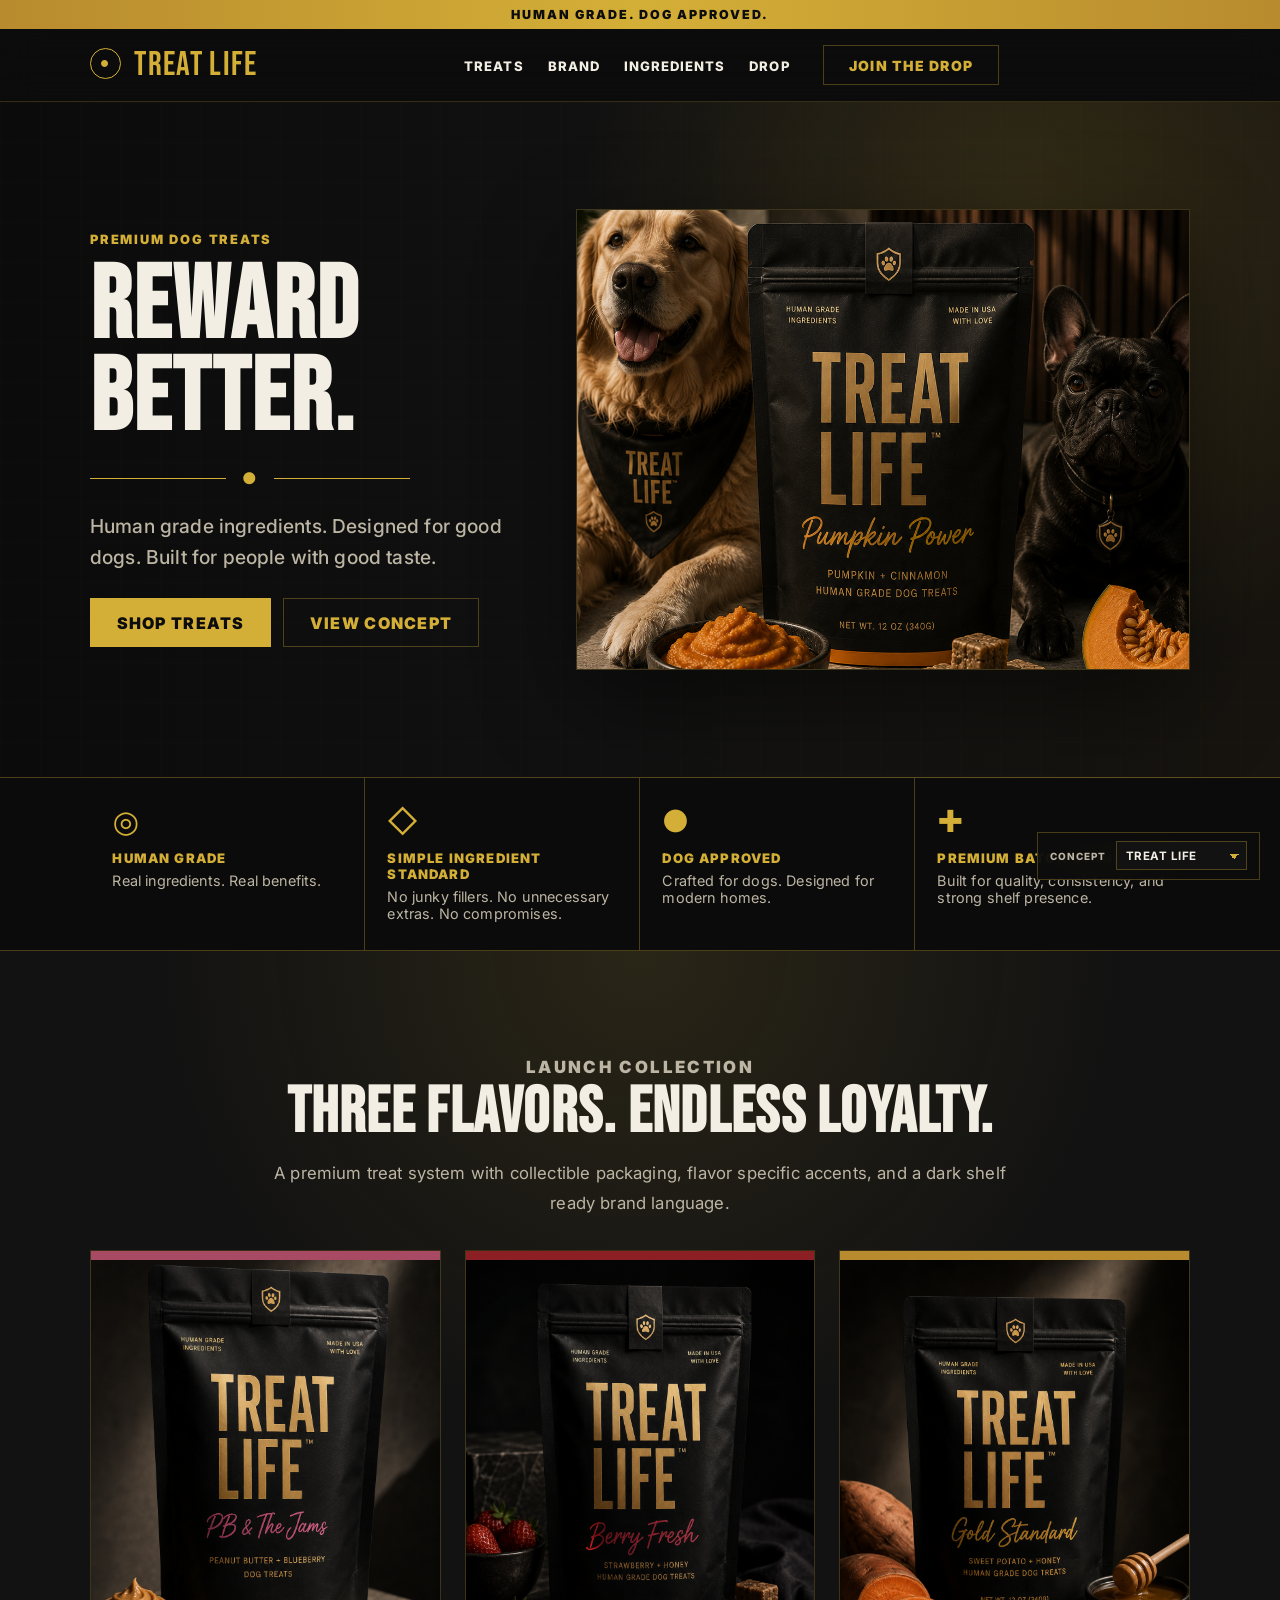
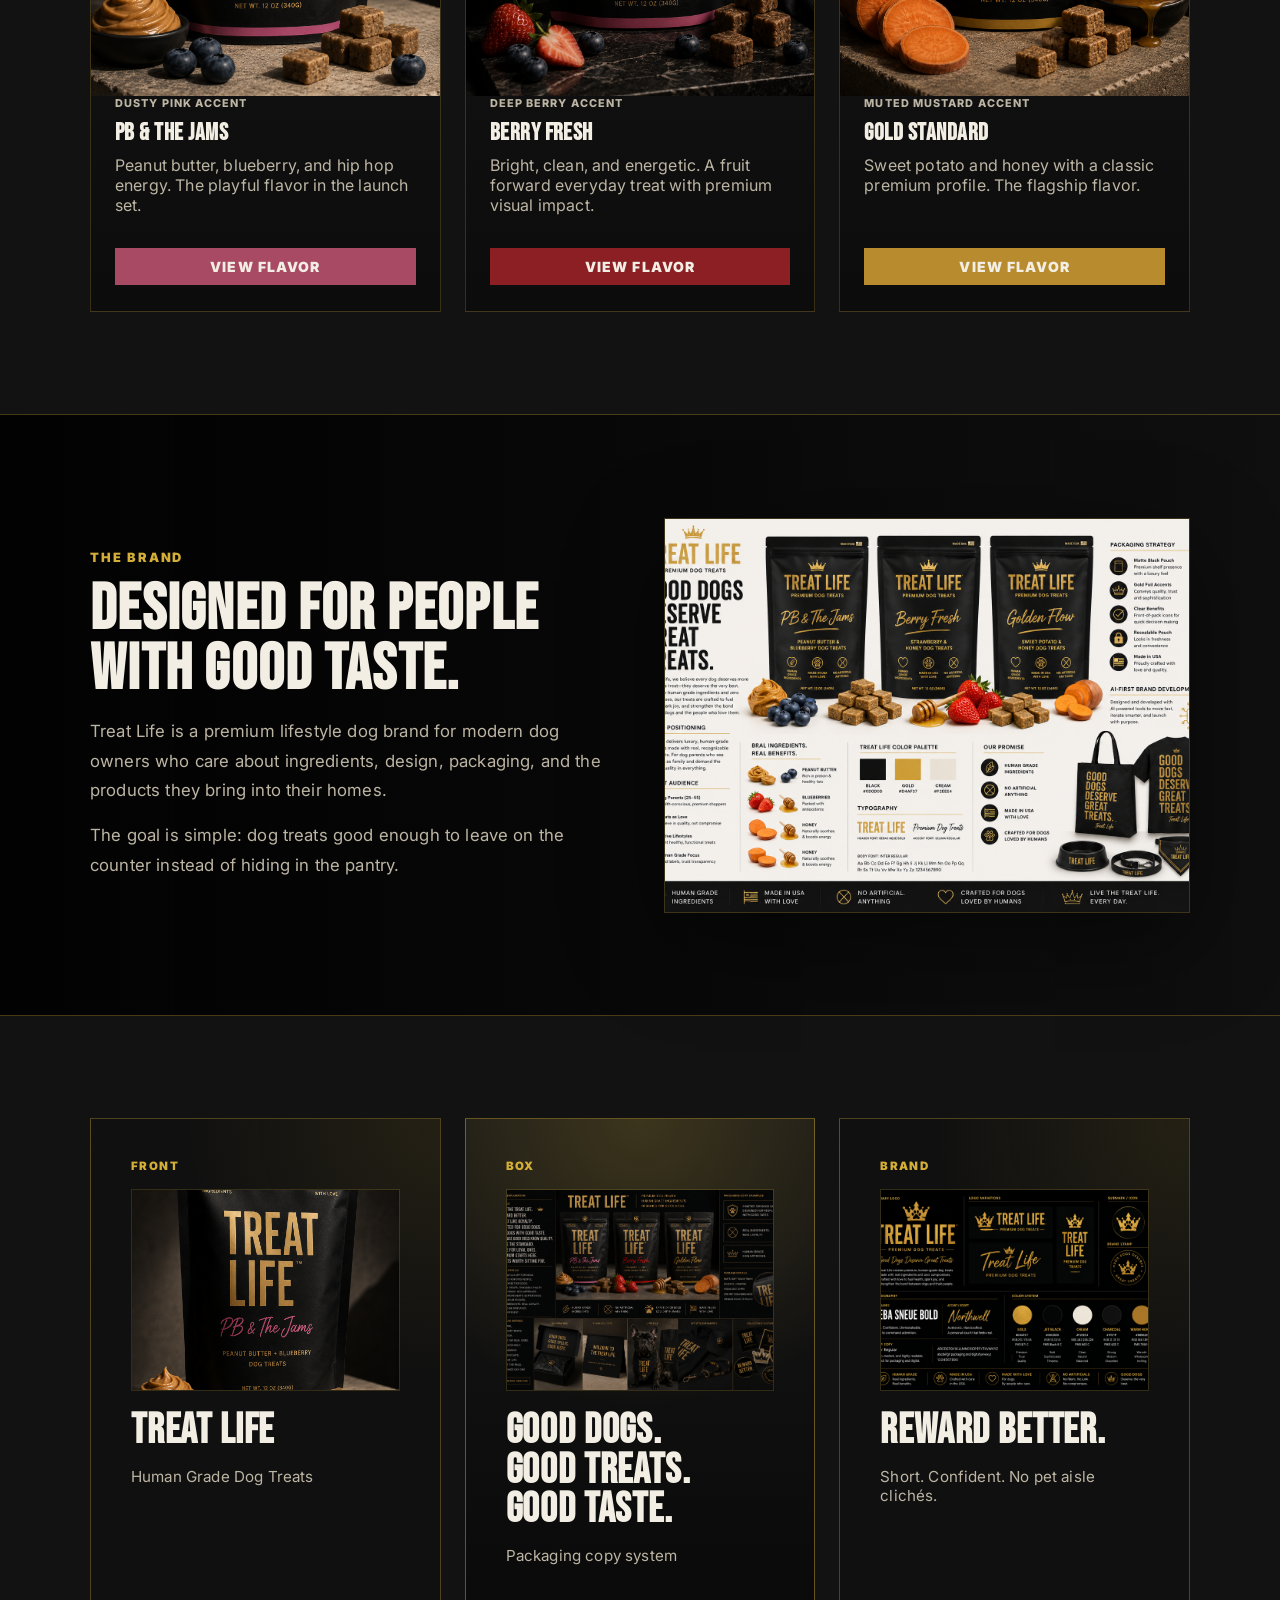
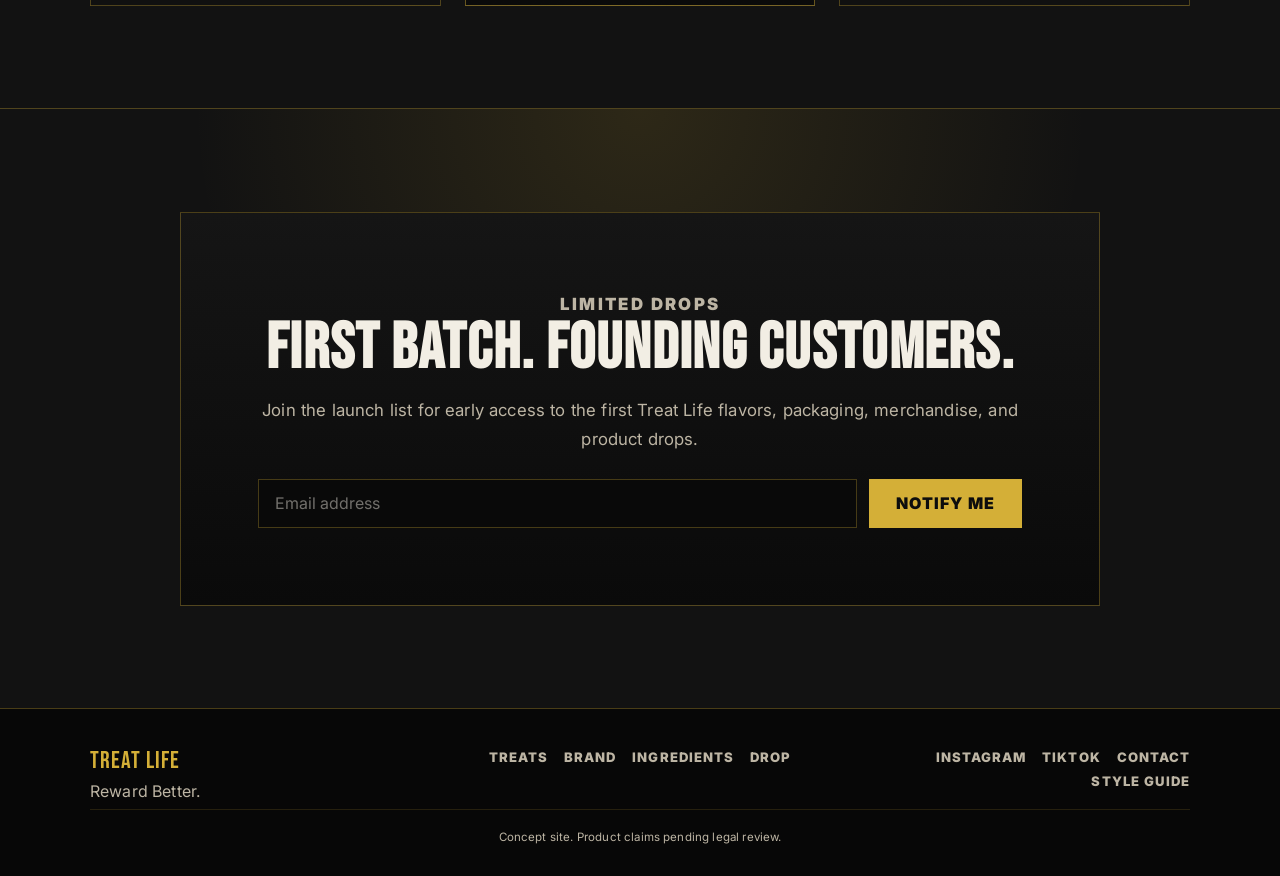
==== treatlife-ai-design-system/index.html @ bff6364c "Initial commit: Treat Life POC site and AI design system. Vanilla static homepage, style guide, toke" ====
<!doctype html>
<html lang="en">
<head>
  <meta charset="utf-8">
  <meta name="viewport" content="width=device-width, initial-scale=1">
  <title>Treat Life | Premium Human Grade Dog Treats</title>
  <meta name="description" content="Treat Life is a premium lifestyle dog treat brand made with human grade ingredients, modern packaging, and collectible flavor drops for design conscious dog owners.">
  <link rel="preconnect" href="https://fonts.googleapis.com">
  <link rel="preconnect" href="https://fonts.gstatic.com" crossorigin>
  <link href="https://fonts.googleapis.com/css2?family=Bebas+Neue&family=Inter:wght@400;500;600;700;800;900&display=swap" rel="stylesheet">
  <link rel="stylesheet" href="styles.css">
</head>
<body id="top">
  <div class="announcement-bar text-center">
    Human Grade. Dog Approved.
  </div>

  <header class="site-nav">
    <div class="container">
      <a class="tl-logo" href="#top">
        <span class="tl-shield" aria-hidden="true">●</span>
        <span data-brand-name>Treat Life</span>
      </a>

      <button class="nav-toggle" type="button" data-nav-toggle aria-expanded="false" aria-controls="mainNav" aria-label="Toggle navigation">
        ☰
      </button>

      <div class="nav-menu" id="mainNav" data-nav-menu>
        <ul class="nav-links">
          <li><a href="#treats">Treats</a></li>
          <li><a href="#brand">Brand</a></li>
          <li><a href="#ingredients">Ingredients</a></li>
          <li><a href="#drop">Drop</a></li>
        </ul>
        <a href="#drop" class="btn btn-outline-gold">Join the Drop</a>
      </div>
    </div>
  </header>

  <main>
    <section class="hero-section">
      <div class="container">
        <div class="hero-grid">
          <div>
            <p class="eyebrow">Premium Dog Treats</p>
            <h1 class="hero-title" data-brand-tagline>Reward Better.</h1>
            <div class="hero-rule" aria-hidden="true">
              <span></span>
              <span class="rule-mark">●</span>
              <span></span>
            </div>
            <p class="hero-copy">
              Human grade ingredients. Designed for good dogs. Built for people with good taste.
            </p>
            <div class="hero-actions">
              <a href="#treats" class="btn btn-gold btn-lg">Shop Treats</a>
              <a href="#brand" class="btn btn-ghost btn-lg">View Concept</a>
            </div>
          </div>
          <div class="hero-image-card">
            <img src="assets/hero-lifestyle.png" alt="Treat Life premium packaging with golden retriever and french bulldog">
          </div>
        </div>
      </div>
    </section>

    <section id="ingredients" class="value-strip">
      <div class="container">
        <div class="value-grid">
          <div class="value-item">
            <div class="value-icon" aria-hidden="true">◎</div>
            <h3>Human Grade</h3>
            <p>Real ingredients. Real benefits.</p>
          </div>
          <div class="value-item">
            <div class="value-icon" aria-hidden="true">◇</div>
            <h3>Simple Ingredient Standard</h3>
            <p>No junky fillers. No unnecessary extras. No compromises.</p>
          </div>
          <div class="value-item">
            <div class="value-icon" aria-hidden="true">●</div>
            <h3>Dog Approved</h3>
            <p>Crafted for dogs. Designed for modern homes.</p>
          </div>
          <div class="value-item">
            <div class="value-icon" aria-hidden="true">✚</div>
            <h3>Premium Batch Standard</h3>
            <p>Built for quality, consistency, and strong shelf presence.</p>
          </div>
        </div>
      </div>
    </section>

    <section id="treats" class="product-section section-pad">
      <div class="container">
        <div class="section-header text-center">
          <p class="eyebrow">Launch Collection</p>
          <h2>Three Flavors. Endless Loyalty.</h2>
          <p>
            A premium treat system with collectible packaging, flavor specific accents, and a dark shelf ready brand language.
          </p>
        </div>

        <div class="product-grid">
          <article class="product-card product-pb" id="flavor-pb-jams">
            <div class="product-accent"></div>
            <div class="product-pack product-pack-photo">
              <img src="assets/flavor-pb-jams.png" alt="Treat Life PB and The Jams packaging with peanut butter and blueberries">
            </div>
            <div class="product-body">
              <span class="accent-label">Dusty Pink Accent</span>
              <h4>PB &amp; The Jams</h4>
              <p>Peanut butter, blueberry, and hip hop energy. The playful flavor in the launch set.</p>
              <a href="#flavor-pb-jams" class="btn btn-card">View Flavor</a>
            </div>
          </article>

          <article class="product-card product-berry" id="flavor-berry-fresh">
            <div class="product-accent"></div>
            <div class="product-pack product-pack-photo">
              <img src="assets/flavor-berry-fresh.png" alt="Treat Life Berry Fresh packaging with strawberries and blueberries">
            </div>
            <div class="product-body">
              <span class="accent-label">Deep Berry Accent</span>
              <h4>Berry Fresh</h4>
              <p>Bright, clean, and energetic. A fruit forward everyday treat with premium visual impact.</p>
              <a href="#flavor-berry-fresh" class="btn btn-card">View Flavor</a>
            </div>
          </article>

          <article class="product-card product-gold" id="flavor-gold-standard">
            <div class="product-accent"></div>
            <div class="product-pack product-pack-photo">
              <img src="assets/flavor-gold-standard.png" alt="Treat Life Gold Standard packaging with sweet potato and honey">
            </div>
            <div class="product-body">
              <span class="accent-label">Muted Mustard Accent</span>
              <h4>Gold Standard</h4>
              <p>Sweet potato and honey with a classic premium profile. The flagship flavor.</p>
              <a href="#flavor-gold-standard" class="btn btn-card">View Flavor</a>
            </div>
          </article>
        </div>
      </div>
    </section>

    <section id="brand" class="story-section section-pad">
      <div class="container">
        <div class="story-grid">
          <div>
            <p class="eyebrow">The Brand</p>
            <h2>Designed for People With Good Taste.</h2>
            <p class="story-copy">
              Treat Life is a premium lifestyle dog brand for modern dog owners who care about ingredients, design, packaging, and the products they bring into their homes.
            </p>
            <p class="story-copy">
              The goal is simple: dog treats good enough to leave on the counter instead of hiding in the pantry.
            </p>
          </div>
          <div class="brand-image-card">
            <img src="assets/brand-board.png" alt="Treat Life brand board with packaging, merchandise, and brand strategy">
          </div>
        </div>
      </div>
    </section>

    <section class="copy-system section-pad">
      <div class="container">
        <div class="copy-grid">
          <article class="copy-card">
            <span class="copy-label">Front</span>
            <div class="copy-card-image">
              <img src="assets/flavor-pb-jams.png" alt="Treat Life packaging front panel with PB and The Jams flavor">
            </div>
            <h3>Treat Life</h3>
            <p>Human Grade Dog Treats</p>
          </article>
          <article class="copy-card copy-card-featured">
            <span class="copy-label">Box</span>
            <div class="copy-card-image">
              <img src="assets/brand-board-unboxing.png" alt="Treat Life shipping box interior with Good Dogs Good Treats Good Taste copy">
            </div>
            <h3>Good Dogs.<br>Good Treats.<br>Good Taste.</h3>
            <p>Packaging copy system</p>
          </article>
          <article class="copy-card">
            <span class="copy-label">Brand</span>
            <div class="copy-card-image">
              <img src="assets/style-guide.png" alt="Treat Life brand style guide with logo, typography, and color system">
            </div>
            <h3>Reward Better.</h3>
            <p>Short. Confident. No pet aisle clichés.</p>
          </article>
        </div>
      </div>
    </section>

    <section id="drop" class="drop-section">
      <div class="container">
        <div class="drop-panel text-center">
          <p class="eyebrow">Limited Drops</p>
          <h2>First batch. Founding customers.</h2>
          <p>
            Join the launch list for early access to the first Treat Life flavors, packaging, merchandise, and product drops.
          </p>
          <form class="drop-form" id="dropForm">
            <label class="sr-only" for="email">Email address</label>
            <input id="email" type="email" class="form-control" placeholder="Email address" required>
            <button class="btn btn-gold btn-lg" type="submit">Notify Me</button>
          </form>
          <p class="drop-success" id="dropSuccess" role="status" hidden>
            You are on the list. Welcome to the Treat Life.
          </p>
        </div>
      </div>
    </section>
  </main>

  <footer class="site-footer">
    <div class="container">
      <div class="footer-grid">
        <div>
          <div class="tl-logo footer-logo" data-brand-name>Treat Life</div>
          <p data-brand-tagline>Reward Better.</p>
        </div>
        <div class="footer-links">
          <a href="#treats">Treats</a>
          <a href="#brand">Brand</a>
          <a href="#ingredients">Ingredients</a>
          <a href="#drop">Drop</a>
        </div>
        <div class="social-links">
          <a href="https://www.instagram.com/treatlife" target="_blank" rel="noopener noreferrer">Instagram</a>
          <a href="https://www.tiktok.com/@treatlife" target="_blank" rel="noopener noreferrer">TikTok</a>
          <a href="mailto:hello@treatlife.com">Contact</a>
          <a href="styleguide.html">Style Guide</a>
        </div>
      </div>
      <p class="footer-note">Concept site. Product claims pending legal review.</p>
    </div>
  </footer>

  <script src="main.js"></script>
</body>
</html>
---- treatlife-ai-design-system/styles.css ----
@import url("theme/treatlife.theme.css");

*,
*::before,
*::after {
  box-sizing: border-box;
}

body {
  background: var(--tl-black);
  color: var(--tl-cream);
  font-family: var(--tl-font-body);
  letter-spacing: 0.01em;
  margin: 0;
}

a {
  color: inherit;
  text-decoration: none;
}

img {
  max-width: 100%;
}

.eyebrow,
.tl-eyebrow {
  color: var(--tl-gold);
  font-size: 0.8rem;
  font-weight: 900;
  letter-spacing: 0.14em;
  margin: 0 0 0.9rem;
  text-transform: uppercase;
}

/* Layout */
.container {
  margin: 0 auto;
  max-width: 1140px;
  padding: 0 1.25rem;
  width: 100%;
}

.sr-only {
  border: 0;
  clip: rect(0, 0, 0, 0);
  height: 1px;
  margin: -1px;
  overflow: hidden;
  padding: 0;
  position: absolute;
  white-space: nowrap;
  width: 1px;
}

.text-center {
  text-align: center;
}

/* Site nav (vanilla) */
.site-nav {
  background: var(--tl-alpha-nav-bg);
  backdrop-filter: blur(18px);
  border-bottom: 1px solid var(--tl-alpha-gold-20);
  padding: 1rem 0;
  position: sticky;
  top: 0;
  z-index: 100;
}

.site-nav .container {
  align-items: center;
  display: flex;
  flex-wrap: wrap;
  gap: 1rem;
  justify-content: space-between;
}

.nav-toggle {
  background: transparent;
  border: 1px solid var(--tl-line);
  color: var(--tl-gold);
  cursor: pointer;
  display: none;
  font-size: 1.25rem;
  line-height: 1;
  padding: 0.4rem 0.65rem;
}

.nav-menu {
  align-items: center;
  display: flex;
  flex: 1;
  gap: 2rem;
  justify-content: center;
}

.nav-links {
  display: flex;
  flex-wrap: wrap;
  gap: 1.5rem;
  list-style: none;
  margin: 0;
  padding: 0;
}

.nav-links a {
  color: var(--tl-cream);
  font-size: 0.82rem;
  font-weight: 800;
  letter-spacing: 0.08em;
  text-transform: uppercase;
}

.nav-links a:hover {
  color: var(--tl-gold);
}

/* Announcement */
.announcement-bar {
  background: var(--tl-gradient-announcement);
  color: var(--tl-black);
  font-size: 0.78rem;
  font-weight: 900;
  letter-spacing: 0.16em;
  padding: 0.45rem 1rem;
  text-transform: uppercase;
}

.tl-logo {
  color: var(--tl-gold);
  font-family: var(--tl-font-display);
  font-size: clamp(1.5rem, 3vw, 2.1rem);
  letter-spacing: 0.04em;
  line-height: 1;
  text-transform: uppercase;
}

.tl-shield {
  border: 1px solid var(--tl-gold);
  border-radius: var(--tl-radius-full);
  color: var(--tl-gold);
  display: inline-grid;
  font-size: 0.48em;
  height: 1.9em;
  margin-right: 0.45rem;
  place-items: center;
  vertical-align: middle;
  width: 1.9em;
}

/* Buttons */
.btn {
  border-radius: 0;
  cursor: pointer;
  display: inline-block;
  font-family: inherit;
  font-size: 0.875rem;
  font-weight: 900;
  letter-spacing: 0.08em;
  padding: 0.65rem 1.6rem;
  text-align: center;
  text-transform: uppercase;
}

.btn-lg {
  font-size: 1rem;
  padding: 0.85rem 1.6rem;
}

.btn-gold {
  background: var(--tl-gold);
  border: 1px solid var(--tl-gold);
  color: var(--tl-black);
}

.btn-gold:hover {
  background: var(--tl-gold-dark);
  border-color: var(--tl-gold-dark);
}

.btn-outline-gold,
.btn-ghost {
  background: transparent;
  border: 1px solid var(--tl-line);
  color: var(--tl-gold);
}

.btn-outline-gold:hover,
.btn-ghost:hover {
  background: var(--tl-gold);
  border-color: var(--tl-gold);
  color: var(--tl-black);
}

/* Hero */
.hero-section {
  background: var(--tl-gradient-hero);
  border-bottom: 1px solid var(--tl-line);
  overflow: hidden;
  position: relative;
}

.hero-section::before {
  background-image: var(--tl-gradient-hero-grid);
  background-size: 40px 40px;
  content: "";
  inset: 0;
  opacity: 0.28;
  pointer-events: none;
  position: absolute;
}

.hero-section .container {
  position: relative;
  z-index: 1;
}

.hero-grid {
  align-items: center;
  display: grid;
  gap: 3rem;
  grid-template-columns: 1fr;
  min-height: 75vh;
  padding: 4rem 0;
}

.hero-title {
  color: var(--tl-cream);
  font-family: var(--tl-font-display);
  font-size: clamp(4rem, 10vw, 8.5rem);
  letter-spacing: 0.02em;
  line-height: 0.9;
  margin: 0 0 1.35rem;
  text-transform: uppercase;
}

.hero-copy {
  color: var(--tl-muted);
  font-size: clamp(1rem, 2vw, 1.2rem);
  font-weight: 500;
  line-height: 1.65;
  margin: 0;
  max-width: 34rem;
}

.hero-rule {
  align-items: center;
  display: flex;
  gap: 1rem;
  margin: 1.4rem 0;
  max-width: 20rem;
}

.hero-rule span:not(.rule-mark) {
  background: var(--tl-gold);
  display: block;
  height: 1px;
  width: 100%;
}

.rule-mark {
  color: var(--tl-gold);
}

.hero-actions {
  display: flex;
  flex-direction: column;
  gap: 0.75rem;
  margin-top: 1.5rem;
}

.hero-image-card,
.brand-image-card {
  background: var(--tl-ink);
  border: 1px solid var(--tl-alpha-gold-22);
  box-shadow: var(--tl-shadow-card);
  overflow: hidden;
}

.hero-image-card img,
.brand-image-card img {
  aspect-ratio: 4 / 3;
  display: block;
  height: 100%;
  object-fit: cover;
  width: 100%;
}

/* Proof strip */
.value-strip {
  background: var(--tl-surface-strip);
  border-bottom: 1px solid var(--tl-line);
}

.value-grid {
  display: grid;
  grid-template-columns: repeat(2, 1fr);
}

.value-item {
  border-bottom: 1px solid var(--tl-line);
  border-right: 1px solid var(--tl-line);
  padding: 1.75rem 1.4rem;
}

.value-item:nth-child(2n) {
  border-right: 0;
}

.value-item:nth-last-child(-n + 2) {
  border-bottom: 0;
}

.value-icon {
  color: var(--tl-gold);
  font-size: 1.9rem;
  line-height: 1;
  margin-bottom: 0.85rem;
}

.value-item h3 {
  color: var(--tl-gold);
  font-size: 0.82rem;
  font-weight: 950;
  letter-spacing: 0.09em;
  margin: 0 0 0.35rem;
  text-transform: uppercase;
}

.value-item p {
  color: var(--tl-muted);
  font-size: 0.9rem;
  margin: 0;
}

/* Sections */
.section-pad {
  padding: var(--tl-space-section) 0;
}

.section-header {
  margin: 0 auto;
  max-width: 760px;
}

.section-header h2,
.story-section h2,
.drop-panel h2 {
  color: var(--tl-cream);
  font-family: var(--tl-font-display);
  font-size: clamp(2.2rem, 5vw, 4.25rem);
  letter-spacing: 0.02em;
  line-height: 0.95;
  margin: 0 0 1rem;
  text-transform: uppercase;
}

.section-header p,
.story-copy,
.drop-panel p {
  color: var(--tl-muted);
  font-size: 1.05rem;
  line-height: 1.75;
  margin: 0;
}

.product-section {
  background: var(--tl-gradient-product-bg), var(--tl-ink);
}

.product-grid {
  display: grid;
  gap: 1.5rem;
  grid-template-columns: minmax(0, 1fr);
  margin-top: 2rem;
  width: 100%;
}

/* Product cards */
.product-card {
  background: var(--tl-gradient-card);
  border: 1px solid var(--tl-alpha-gold-22);
  min-width: 0;
  overflow: hidden;
}

.product-accent {
  height: 0.55rem;
}

.product-pb .product-accent,
.product-pb .btn-card { background: var(--tl-pink); }

.product-berry .product-accent,
.product-berry .btn-card { background: var(--tl-berry); }

.product-gold .product-accent,
.product-gold .btn-card { background: var(--tl-mustard); }

.product-pack {
  align-items: center;
  aspect-ratio: 0.8 / 1;
  background: var(--tl-gradient-pack);
  border: 1px solid var(--tl-alpha-gold-18);
  display: flex;
  flex-direction: column;
  justify-content: center;
  margin: 2rem auto 1.25rem;
  max-width: 230px;
  padding: 1.25rem;
  text-align: center;
}

.pack-top {
  color: var(--tl-gold);
  font-family: var(--tl-font-display);
  font-size: 0.9rem;
  letter-spacing: 0.12em;
  margin-bottom: 1.3rem;
  text-transform: uppercase;
}

.product-pack h3 {
  color: var(--tl-gold);
  font-family: var(--tl-font-flavor);
  font-size: 1.65rem;
  font-style: italic;
  line-height: 1;
  margin: 0 0 1rem;
}

.product-pack p {
  color: var(--tl-cream);
  font-size: 0.75rem;
  font-weight: 800;
  letter-spacing: 0.08em;
  margin: 0 0 0.5rem;
  text-transform: uppercase;
}

.product-pack small {
  color: var(--tl-muted);
  font-size: 0.66rem;
  letter-spacing: 0.08em;
  text-transform: uppercase;
}

.product-pack-photo {
  aspect-ratio: auto;
  background: var(--tl-surface-photo);
  border: 0;
  margin: 0;
  max-width: none;
  overflow: hidden;
  padding: 0;
  width: 100%;
}

.product-pack-photo img {
  aspect-ratio: 4 / 5;
  display: block;
  height: 100%;
  object-fit: cover;
  width: 100%;
}

.product-body {
  padding: 0 1.5rem 1.6rem;
}

.accent-label {
  color: var(--tl-muted);
  display: block;
  font-size: 0.68rem;
  font-weight: 800;
  letter-spacing: 0.1em;
  margin-bottom: 0.5rem;
  text-transform: uppercase;
}

.product-body h4 {
  color: var(--tl-cream);
  font-family: var(--tl-font-display);
  font-size: 1.5rem;
  letter-spacing: 0.02em;
  margin: 0 0 0.5rem;
  text-transform: uppercase;
}

.product-body p {
  color: var(--tl-muted);
  margin: 0 0 0.5rem;
  min-height: 5.3rem;
}

.btn-card {
  border: 0;
  color: var(--tl-cream);
  width: 100%;
}

.btn-card:hover {
  color: var(--tl-black);
  filter: brightness(1.15);
}

/* Brand */
.story-section {
  background: var(--tl-gradient-story), var(--tl-black);
  border-bottom: 1px solid var(--tl-line);
  border-top: 1px solid var(--tl-line);
}

.story-grid {
  align-items: center;
  display: grid;
  gap: 3rem;
  grid-template-columns: 1fr;
}

.story-copy + .story-copy {
  margin-top: 1rem;
}

/* Copy system */
.copy-system {
  background: var(--tl-ink);
  border-bottom: 1px solid var(--tl-line);
}

.copy-grid {
  display: grid;
  gap: 1.5rem;
  grid-template-columns: 1fr;
}

.copy-card {
  background: var(--tl-gradient-copy-card), var(--tl-surface-copy);
  border: 1px solid var(--tl-line);
  padding: clamp(1.75rem, 4vw, 2.5rem);
}

.copy-card-featured {
  background: var(--tl-gradient-copy-featured);
  border-color: var(--tl-alpha-gold-45);
}

.copy-label {
  color: var(--tl-gold);
  display: block;
  font-size: 0.72rem;
  font-weight: 900;
  letter-spacing: 0.12em;
  margin-bottom: 1rem;
  text-transform: uppercase;
}

.copy-card-image {
  border: 1px solid var(--tl-alpha-gold-18);
  margin-bottom: 1.25rem;
  overflow: hidden;
}

.copy-card-image img {
  aspect-ratio: 4 / 3;
  display: block;
  object-fit: cover;
  object-position: center;
  width: 100%;
}

.copy-card-featured .copy-card-image img {
  object-position: center 85%;
}

.copy-card-image img[src*="brand-board-unboxing"] {
  object-position: center 78%;
}

.copy-card h3 {
  color: var(--tl-cream);
  font-family: var(--tl-font-display);
  font-size: clamp(1.8rem, 4vw, 2.6rem);
  letter-spacing: 0.02em;
  line-height: 0.95;
  margin: 0 0 1rem;
  text-transform: uppercase;
}

.copy-card p {
  color: var(--tl-muted);
  font-size: 0.95rem;
  margin: 0;
}

/* Drop */
.drop-section {
  background: var(--tl-gradient-drop-bg), var(--tl-ink);
  padding: var(--tl-space-section) 0;
}

.drop-panel {
  background: var(--tl-gradient-drop-panel);
  border: 1px solid var(--tl-line);
  margin: 0 auto;
  max-width: 920px;
  padding: clamp(2rem, 6vw, 5rem);
}

.drop-form {
  align-items: stretch;
  display: flex;
  flex-direction: column;
  gap: 0.75rem;
  justify-content: center;
  margin-top: 1.5rem;
}

.form-control {
  background: var(--tl-surface-input);
  border: 1px solid var(--tl-alpha-gold-30);
  border-radius: 0;
  color: var(--tl-cream);
  font-family: inherit;
  font-size: 1rem;
  padding: 0.85rem 1rem;
  width: 100%;
}

.form-control::placeholder {
  color: var(--tl-alpha-cream-45);
}

.form-control:focus {
  border-color: var(--tl-gold);
  box-shadow: var(--tl-shadow-focus);
  outline: none;
}

.drop-success {
  color: var(--tl-gold);
  font-size: 0.9rem;
  font-weight: 800;
  letter-spacing: 0.06em;
  margin: 1.25rem 0 0;
  text-transform: uppercase;
}

/* Footer */
.site-footer {
  background: var(--tl-surface-footer);
  border-top: 1px solid var(--tl-line);
  padding: 2.5rem 0 2rem;
}

.footer-grid {
  align-items: start;
  display: grid;
  gap: 2rem;
  grid-template-columns: 1fr;
}

.footer-links,
.social-links {
  display: flex;
  flex-wrap: wrap;
  gap: 0.5rem 1rem;
}

.site-footer p {
  color: var(--tl-muted);
  margin: 0.5rem 0 0;
}

.site-footer a {
  color: var(--tl-muted);
  font-size: 0.82rem;
  font-weight: 850;
  letter-spacing: 0.08em;
  text-transform: uppercase;
}

.site-footer a:hover {
  color: var(--tl-gold);
}

.footer-logo {
  font-size: 1.5rem;
}

.footer-note {
  border-top: 1px solid var(--tl-alpha-gold-15);
  font-size: 0.72rem;
  margin-top: 2rem;
  padding-top: 1.25rem;
  text-align: center;
}

/* Brand concept switcher (homepage preview only) */
.concept-switcher {
  background: var(--tl-alpha-nav-bg);
  backdrop-filter: blur(18px);
  border: 1px solid var(--tl-alpha-gold-30);
  bottom: 1.25rem;
  display: flex;
  align-items: center;
  gap: 0.65rem;
  padding: 0.55rem 0.75rem;
  position: fixed;
  right: 1.25rem;
  z-index: 200;
}

.concept-switcher-label {
  color: var(--tl-muted);
  font-size: 0.62rem;
  font-weight: 800;
  letter-spacing: 0.1em;
  text-transform: uppercase;
}

.concept-switcher-select {
  appearance: none;
  background: var(--tl-ink);
  border: 1px solid var(--tl-line);
  color: var(--tl-cream);
  cursor: pointer;
  font-family: inherit;
  font-size: 0.72rem;
  font-weight: 700;
  letter-spacing: 0.04em;
  padding: 0.4rem 1.75rem 0.4rem 0.55rem;
  text-transform: uppercase;
  background-image: linear-gradient(45deg, transparent 50%, var(--tl-gold) 50%),
    linear-gradient(135deg, var(--tl-gold) 50%, transparent 50%);
  background-position: calc(100% - 12px) calc(50% + 1px),
    calc(100% - 7px) calc(50% + 1px);
  background-size: 5px 5px, 5px 5px;
  background-repeat: no-repeat;
}

.concept-switcher-select:focus {
  border-color: var(--tl-gold);
  outline: none;
}

/* Style guide */
.sg-page {
  background: var(--tl-black);
  color: var(--tl-cream);
  font-family: var(--tl-font-body);
}

.sg-header {
  border-bottom: 1px solid var(--tl-line);
  margin-bottom: 3rem;
  padding: 3rem 0 2rem;
}

.sg-section {
  border-bottom: 1px solid var(--tl-line);
  margin-bottom: 3rem;
  padding-bottom: 3rem;
}

.sg-section h2 {
  color: var(--tl-gold);
  font-family: var(--tl-font-display);
  font-size: 2rem;
  letter-spacing: 0.04em;
  margin: 0 0 1.5rem;
  text-transform: uppercase;
}

.sg-swatches {
  display: grid;
  gap: 1rem;
  grid-template-columns: repeat(auto-fill, minmax(140px, 1fr));
}

.sg-swatch {
  border: 1px solid var(--tl-line);
}

.sg-swatch-color {
  height: 4rem;
}

.sg-swatch-label {
  font-size: 0.75rem;
  padding: 0.5rem;
}

.sg-type-sample {
  margin-bottom: 1.5rem;
}

.sg-type-label {
  color: var(--tl-muted);
  font-size: 0.72rem;
  letter-spacing: 0.1em;
  margin-bottom: 0.35rem;
  text-transform: uppercase;
}

.sg-component-preview {
  background: var(--tl-ink);
  border: 1px solid var(--tl-line);
  padding: 1.5rem;
}

.sg-title {
  font-size: clamp(2.5rem, 6vw, 4rem);
}

.sg-back {
  margin-top: 1rem;
}

.sg-display-sample {
  font-size: 3rem;
  margin: 0;
}

.sg-flavor-script {
  color: var(--tl-gold);
  font-family: var(--tl-font-flavor);
  font-size: 1.65rem;
  font-style: italic;
  margin: 0;
}

.sg-flex-row {
  display: flex;
  flex-wrap: wrap;
  gap: 1rem;
}

.sg-product-demo {
  margin-top: 0;
  width: 100%;
}

.sg-proof-demo {
  margin-top: 0;
}

.sg-component-preview-wide {
  overflow: hidden;
  padding: 1.5rem;
}

.sg-value-flat {
  border: 0;
  padding: 0;
}

.sg-prose p {
  color: var(--tl-muted);
  line-height: 1.75;
  margin: 0 0 1rem;
}

.sg-prose p:last-child {
  margin-bottom: 0;
}

.sg-list {
  color: var(--tl-muted);
  line-height: 1.75;
  margin: 0;
  padding-left: 1.25rem;
}

.sg-list li + li {
  margin-top: 0.35rem;
}

.sg-list-approved li {
  color: var(--tl-cream);
}

.sg-rules-grid {
  display: grid;
  gap: 1.5rem;
  grid-template-columns: 1fr;
}

.sg-rules-card {
  background: var(--tl-ink);
  border: 1px solid var(--tl-line);
  padding: 1.5rem;
}

.sg-rules-card h3 {
  color: var(--tl-gold);
  font-family: var(--tl-font-display);
  font-size: 1.25rem;
  letter-spacing: 0.04em;
  margin: 0 0 1rem;
  text-transform: uppercase;
}

.sg-rules-forbidden {
  border-color: var(--tl-alpha-pink-45);
}

.sg-callout {
  background: var(--tl-alpha-gold-08);
  border: 1px solid var(--tl-line);
  margin-bottom: 1rem;
  padding: 1rem 1.25rem;
}

.sg-callout p {
  color: var(--tl-cream);
  margin: 0;
}

.sg-callout-warn {
  border-color: var(--tl-alpha-pink-45);
}

.sg-note {
  color: var(--tl-muted);
  font-size: 0.85rem;
  margin-top: 1rem;
}

.sg-tags {
  display: flex;
  flex-wrap: wrap;
  gap: 0.5rem;
  margin-bottom: 1.25rem;
}

.sg-tag {
  border: 1px solid var(--tl-line);
  color: var(--tl-cream);
  font-size: 0.72rem;
  font-weight: 700;
  letter-spacing: 0.06em;
  padding: 0.35rem 0.65rem;
  text-transform: uppercase;
}

.sg-tag-gold {
  border-color: var(--tl-alpha-gold-45);
  color: var(--tl-gold);
}

.sg-logo-preview {
  align-items: center;
  display: flex;
  gap: 0.5rem;
  margin-top: 1rem;
}

.sg-packaging-copy {
  display: grid;
  gap: 1rem;
  grid-template-columns: 1fr;
  margin-top: 1.25rem;
}

.sg-pack-block {
  background: var(--tl-ink);
  border: 1px solid var(--tl-line);
  padding: 1rem 1.25rem;
}

.sg-pack-block p {
  color: var(--tl-cream);
  font-weight: 600;
  letter-spacing: 0.04em;
  margin: 0;
}

.sg-pack-block-featured {
  border-color: var(--tl-alpha-gold-45);
}

.sg-flavor-grid {
  display: grid;
  gap: 1rem;
  grid-template-columns: 1fr;
}

.sg-flavor-card {
  background: var(--tl-ink);
  border: 1px solid var(--tl-line);
  border-top-width: 0.55rem;
  padding: 1.25rem;
}

.sg-flavor-card h3 {
  color: var(--tl-cream);
  font-family: var(--tl-font-display);
  font-size: 1.35rem;
  letter-spacing: 0.02em;
  margin: 0 0 0.35rem;
  text-transform: uppercase;
}

.sg-flavor-card p {
  color: var(--tl-muted);
  margin: 0;
}

.sg-flavor-mood {
  color: var(--tl-gold) !important;
  font-size: 0.78rem !important;
  font-weight: 700;
  letter-spacing: 0.08em;
  margin-top: 0.75rem !important;
  text-transform: uppercase;
}

.sg-flavor-pb { border-top-color: var(--tl-pink); }
.sg-flavor-berry { border-top-color: var(--tl-berry); }
.sg-flavor-gold { border-top-color: var(--tl-mustard); }

.sg-photo-grid {
  display: grid;
  gap: 1rem;
  grid-template-columns: 1fr;
  margin-top: 1rem;
}

.sg-photo-card {
  background: var(--tl-ink);
  border: 1px solid var(--tl-line);
  margin: 0;
  overflow: hidden;
}

.sg-photo-card img {
  aspect-ratio: 4 / 3;
  display: block;
  object-fit: cover;
  width: 100%;
}

.sg-photo-card figcaption {
  color: var(--tl-muted);
  font-size: 0.78rem;
  letter-spacing: 0.06em;
  padding: 0.65rem 0.85rem;
  text-transform: uppercase;
}

.sg-brand-visual {
  border: 1px solid var(--tl-line);
  margin-top: 1rem;
  overflow: hidden;
}

.sg-brand-visual img {
  display: block;
  width: 100%;
}

@media (min-width: 768px) {
  .sg-rules-grid {
    grid-template-columns: 1fr 1fr;
  }

  .sg-flavor-grid {
    grid-template-columns: repeat(3, 1fr);
  }

  .sg-packaging-copy {
    grid-template-columns: repeat(2, 1fr);
  }

  .sg-photo-grid {
    grid-template-columns: repeat(2, 1fr);
  }
}

/* Responsive */
@media (min-width: 576px) {
  .hero-actions {
    flex-direction: row;
  }

  .drop-form {
    flex-direction: row;
  }

  .drop-form .form-control {
    flex: 1;
  }
}

@media (min-width: 768px) {
  .product-grid {
    grid-template-columns: repeat(3, minmax(0, 1fr));
  }

  .copy-grid {
    grid-template-columns: repeat(3, 1fr);
  }
}

@media (min-width: 992px) {
  .nav-toggle {
    display: none;
  }

  .hero-grid {
    grid-template-columns: 5fr 7fr;
    padding: 0;
  }

  .hero-title {
    font-size: clamp(3.4rem, 8vw, 8.5rem);
  }

  .value-grid {
    grid-template-columns: repeat(4, 1fr);
  }

  .value-item {
    border-bottom: 0;
    border-right: 1px solid var(--tl-line);
  }

  .value-item:nth-child(2n) {
    border-right: 1px solid var(--tl-line);
  }

  .value-item:last-child {
    border-right: 0;
  }

  .story-grid {
    grid-template-columns: 1fr 1fr;
  }

  .footer-grid {
    grid-template-columns: 1fr 1fr 1fr;
  }

  .footer-links {
    justify-content: center;
  }

  .social-links {
    justify-content: flex-end;
  }
}

@media (max-width: 991px) {
  .nav-toggle {
    display: block;
  }

  .nav-menu {
    display: none;
    flex-basis: 100%;
    flex-direction: column;
    gap: 1rem;
  }

  .nav-menu.is-open {
    display: flex;
  }

  .nav-links {
    flex-direction: column;
    width: 100%;
  }

  .product-body p {
    min-height: auto;
  }
}

@media (max-width: 575px) {
  .announcement-bar {
    font-size: 0.68rem;
  }
}
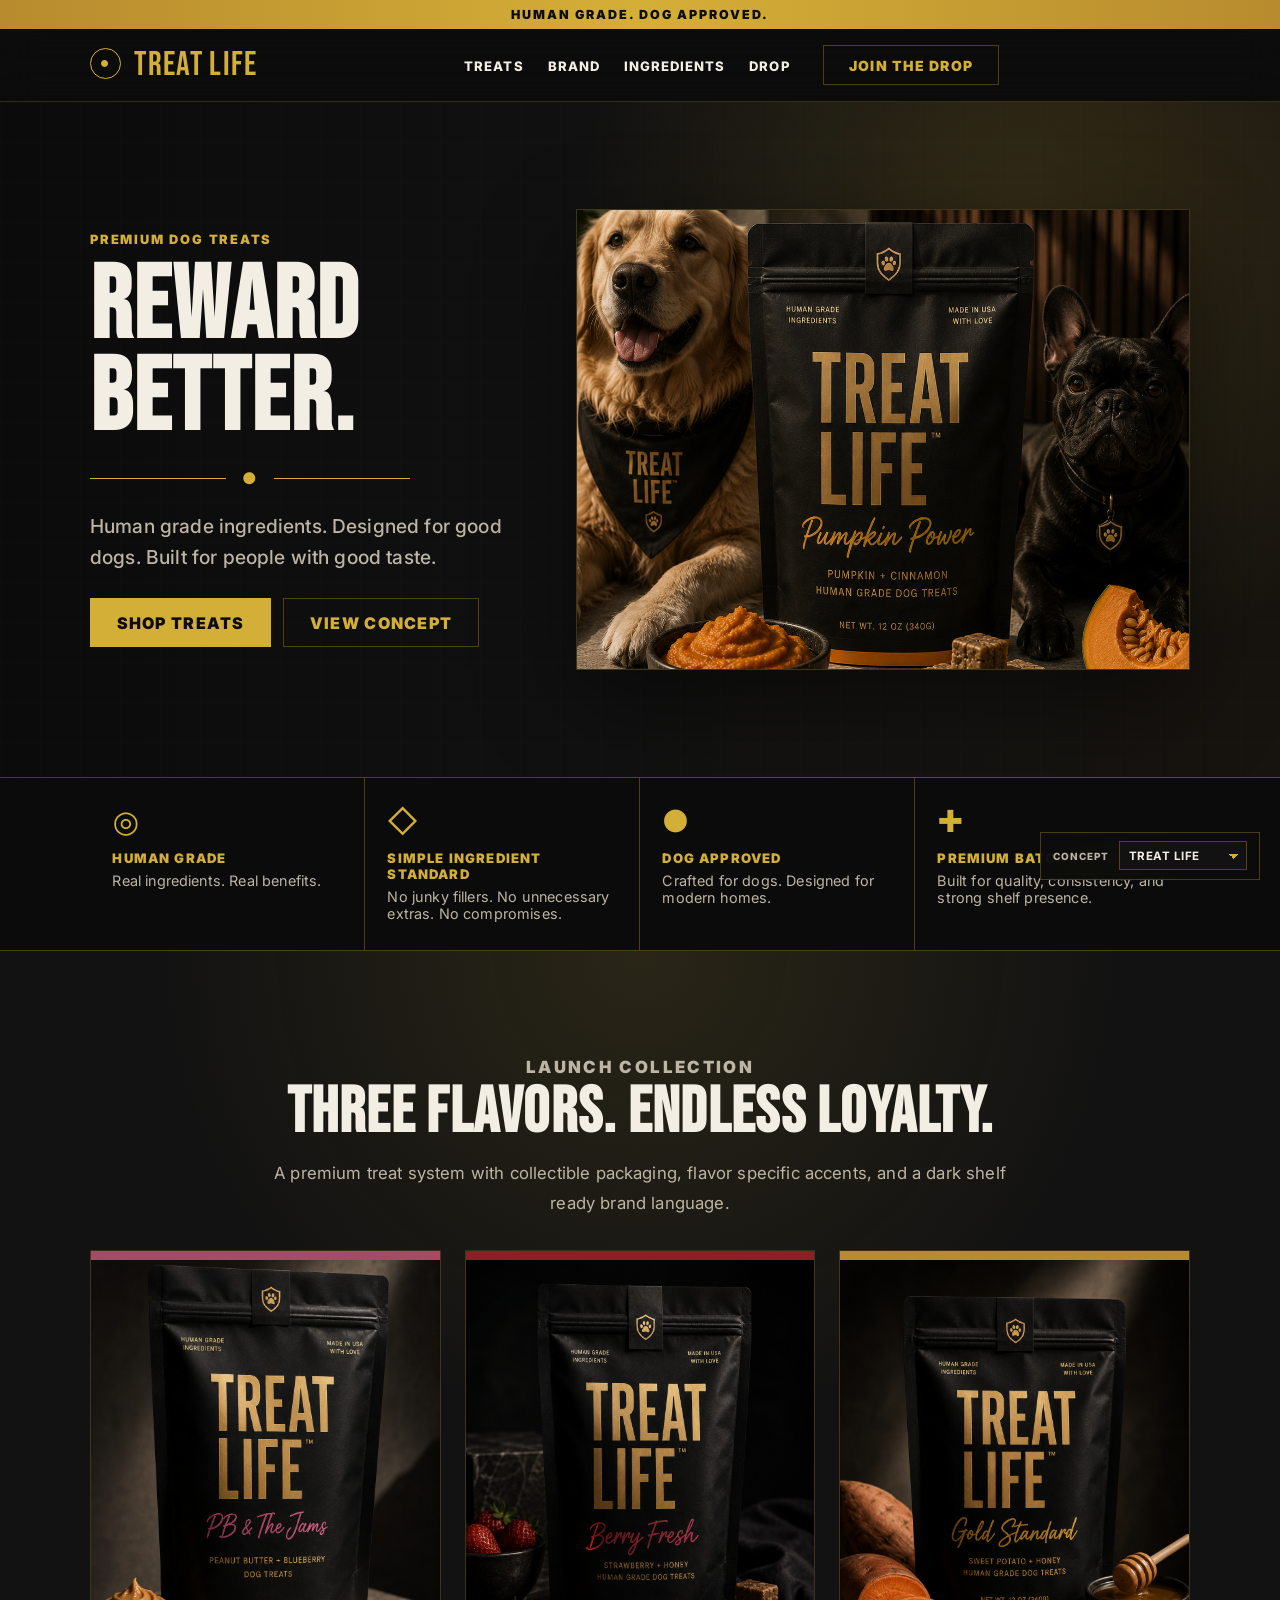
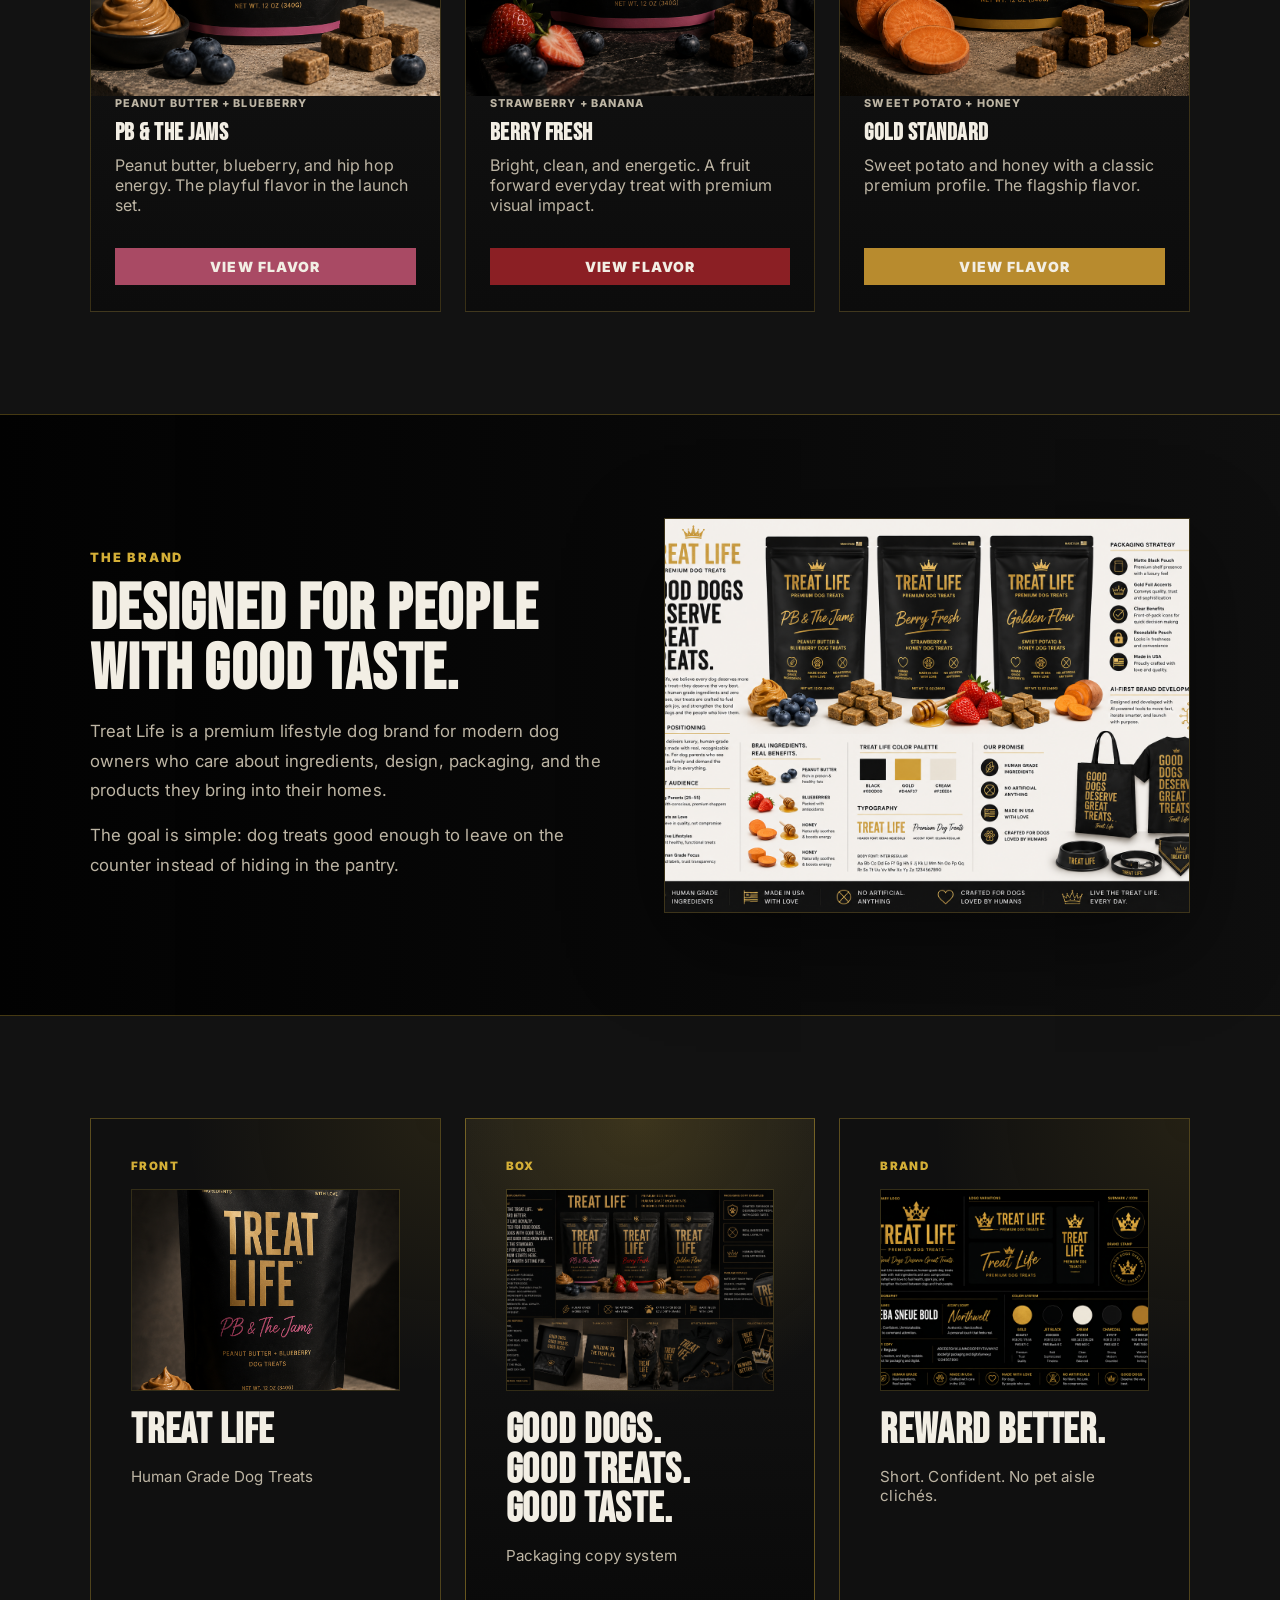
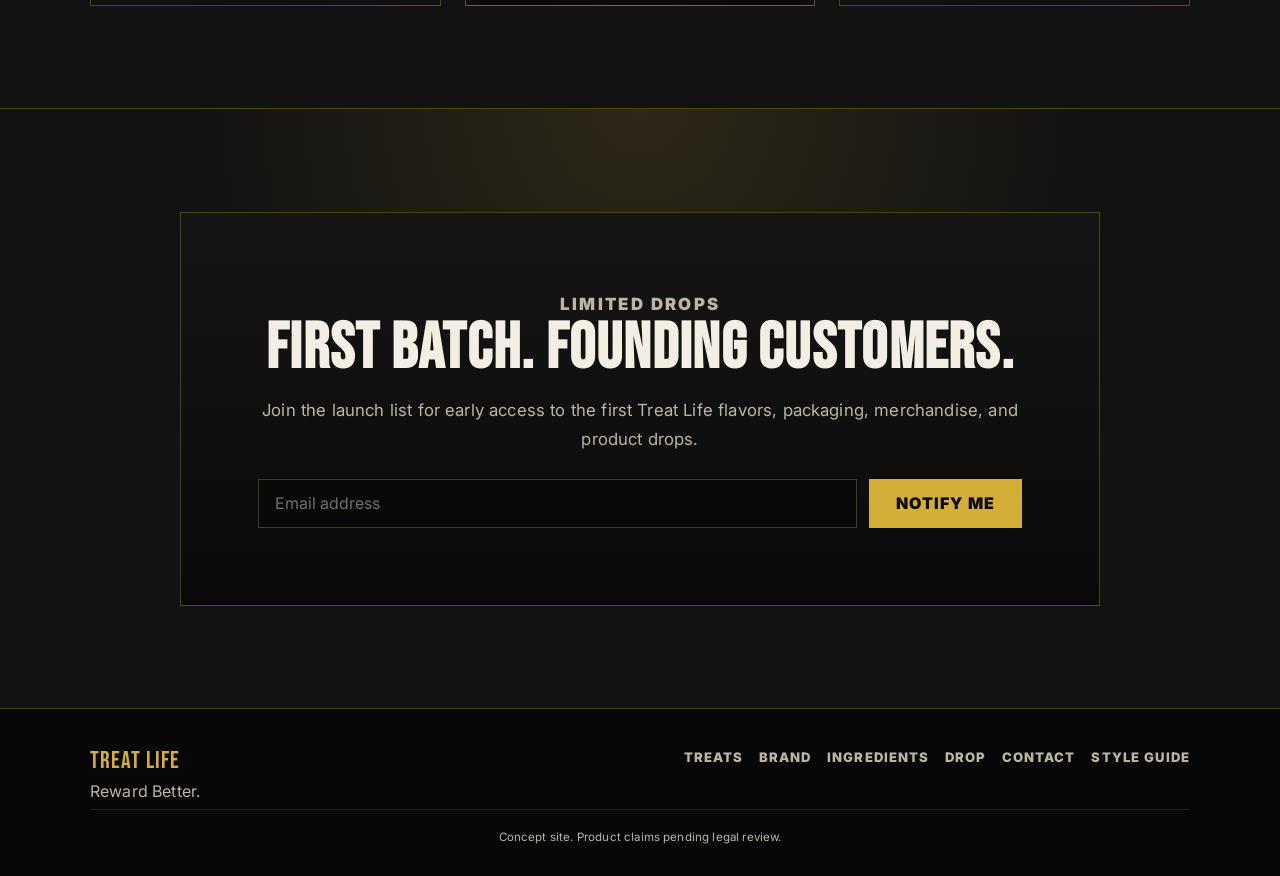
==== commit 4b85df1e: "Add configuration-driven brand system with multi-concept assets. Introduce config and render layers," ====
--- a/treatlife-ai-design-system/index.html
+++ b/treatlife-ai-design-system/index.html
@@ -4,22 +4,22 @@
   <meta charset="utf-8">
   <meta name="viewport" content="width=device-width, initial-scale=1">
   <title>Treat Life | Premium Human Grade Dog Treats</title>
-  <meta name="description" content="Treat Life is a premium lifestyle dog treat brand made with human grade ingredients, modern packaging, and collectible flavor drops for design conscious dog owners.">
+  <meta name="description" content="">
+  <meta property="og:image" content="" data-brand-social-preview>
+  <link rel="icon" href="" data-brand-favicon>
   <link rel="preconnect" href="https://fonts.googleapis.com">
   <link rel="preconnect" href="https://fonts.gstatic.com" crossorigin>
   <link href="https://fonts.googleapis.com/css2?family=Bebas+Neue&family=Inter:wght@400;500;600;700;800;900&display=swap" rel="stylesheet">
   <link rel="stylesheet" href="styles.css">
 </head>
-<body id="top">
-  <div class="announcement-bar text-center">
-    Human Grade. Dog Approved.
-  </div>
+<body id="top" data-site-root>
+  <div class="announcement-bar text-center" data-copy-announcement></div>
 
   <header class="site-nav">
     <div class="container">
       <a class="tl-logo" href="#top">
         <span class="tl-shield" aria-hidden="true">●</span>
-        <span data-brand-name>Treat Life</span>
+        <span data-brand-name></span>
       </a>
 
       <button class="nav-toggle" type="button" data-nav-toggle aria-expanded="false" aria-controls="mainNav" aria-label="Toggle navigation">
@@ -27,13 +27,8 @@
       </button>
 
       <div class="nav-menu" id="mainNav" data-nav-menu>
-        <ul class="nav-links">
-          <li><a href="#treats">Treats</a></li>
-          <li><a href="#brand">Brand</a></li>
-          <li><a href="#ingredients">Ingredients</a></li>
-          <li><a href="#drop">Drop</a></li>
-        </ul>
-        <a href="#drop" class="btn btn-outline-gold">Join the Drop</a>
+        <ul class="nav-links" data-mount-nav-links></ul>
+        <a href="#drop" class="btn btn-outline-gold" data-copy-nav-cta></a>
       </div>
     </div>
   </header>
@@ -43,23 +38,21 @@
       <div class="container">
         <div class="hero-grid">
           <div>
-            <p class="eyebrow">Premium Dog Treats</p>
-            <h1 class="hero-title" data-brand-tagline>Reward Better.</h1>
+            <p class="eyebrow" data-copy-hero-eyebrow></p>
+            <h1 class="hero-title" data-brand-tagline></h1>
             <div class="hero-rule" aria-hidden="true">
               <span></span>
               <span class="rule-mark">●</span>
               <span></span>
             </div>
-            <p class="hero-copy">
-              Human grade ingredients. Designed for good dogs. Built for people with good taste.
-            </p>
+            <p class="hero-copy" data-copy-hero-subheadline></p>
             <div class="hero-actions">
-              <a href="#treats" class="btn btn-gold btn-lg">Shop Treats</a>
-              <a href="#brand" class="btn btn-ghost btn-lg">View Concept</a>
+              <a href="#treats" class="btn btn-gold btn-lg" data-copy-hero-primary></a>
+              <a href="#brand" class="btn btn-ghost btn-lg" data-copy-hero-secondary></a>
             </div>
           </div>
           <div class="hero-image-card">
-            <img src="assets/hero-lifestyle.png" alt="Treat Life premium packaging with golden retriever and french bulldog">
+            <img src="" alt="" data-copy-hero-image>
           </div>
         </div>
       </div>
@@ -67,81 +60,19 @@
 
     <section id="ingredients" class="value-strip">
       <div class="container">
-        <div class="value-grid">
-          <div class="value-item">
-            <div class="value-icon" aria-hidden="true">◎</div>
-            <h3>Human Grade</h3>
-            <p>Real ingredients. Real benefits.</p>
-          </div>
-          <div class="value-item">
-            <div class="value-icon" aria-hidden="true">◇</div>
-            <h3>Simple Ingredient Standard</h3>
-            <p>No junky fillers. No unnecessary extras. No compromises.</p>
-          </div>
-          <div class="value-item">
-            <div class="value-icon" aria-hidden="true">●</div>
-            <h3>Dog Approved</h3>
-            <p>Crafted for dogs. Designed for modern homes.</p>
-          </div>
-          <div class="value-item">
-            <div class="value-icon" aria-hidden="true">✚</div>
-            <h3>Premium Batch Standard</h3>
-            <p>Built for quality, consistency, and strong shelf presence.</p>
-          </div>
-        </div>
+        <div class="value-grid" data-mount-proof-strip></div>
       </div>
     </section>
 
     <section id="treats" class="product-section section-pad">
       <div class="container">
         <div class="section-header text-center">
-          <p class="eyebrow">Launch Collection</p>
-          <h2>Three Flavors. Endless Loyalty.</h2>
-          <p>
-            A premium treat system with collectible packaging, flavor specific accents, and a dark shelf ready brand language.
-          </p>
+          <p class="eyebrow" data-copy-products-eyebrow></p>
+          <h2 data-copy-products-headline></h2>
+          <p data-copy-products-intro></p>
         </div>
 
-        <div class="product-grid">
-          <article class="product-card product-pb" id="flavor-pb-jams">
-            <div class="product-accent"></div>
-            <div class="product-pack product-pack-photo">
-              <img src="assets/flavor-pb-jams.png" alt="Treat Life PB and The Jams packaging with peanut butter and blueberries">
-            </div>
-            <div class="product-body">
-              <span class="accent-label">Dusty Pink Accent</span>
-              <h4>PB &amp; The Jams</h4>
-              <p>Peanut butter, blueberry, and hip hop energy. The playful flavor in the launch set.</p>
-              <a href="#flavor-pb-jams" class="btn btn-card">View Flavor</a>
-            </div>
-          </article>
-
-          <article class="product-card product-berry" id="flavor-berry-fresh">
-            <div class="product-accent"></div>
-            <div class="product-pack product-pack-photo">
-              <img src="assets/flavor-berry-fresh.png" alt="Treat Life Berry Fresh packaging with strawberries and blueberries">
-            </div>
-            <div class="product-body">
-              <span class="accent-label">Deep Berry Accent</span>
-              <h4>Berry Fresh</h4>
-              <p>Bright, clean, and energetic. A fruit forward everyday treat with premium visual impact.</p>
-              <a href="#flavor-berry-fresh" class="btn btn-card">View Flavor</a>
-            </div>
-          </article>
-
-          <article class="product-card product-gold" id="flavor-gold-standard">
-            <div class="product-accent"></div>
-            <div class="product-pack product-pack-photo">
-              <img src="assets/flavor-gold-standard.png" alt="Treat Life Gold Standard packaging with sweet potato and honey">
-            </div>
-            <div class="product-body">
-              <span class="accent-label">Muted Mustard Accent</span>
-              <h4>Gold Standard</h4>
-              <p>Sweet potato and honey with a classic premium profile. The flagship flavor.</p>
-              <a href="#flavor-gold-standard" class="btn btn-card">View Flavor</a>
-            </div>
-          </article>
-        </div>
+        <div class="product-grid" data-mount-product-grid></div>
       </div>
     </section>
 
@@ -149,17 +80,12 @@
       <div class="container">
         <div class="story-grid">
           <div>
-            <p class="eyebrow">The Brand</p>
-            <h2>Designed for People With Good Taste.</h2>
-            <p class="story-copy">
-              Treat Life is a premium lifestyle dog brand for modern dog owners who care about ingredients, design, packaging, and the products they bring into their homes.
-            </p>
-            <p class="story-copy">
-              The goal is simple: dog treats good enough to leave on the counter instead of hiding in the pantry.
-            </p>
+            <p class="eyebrow" data-copy-about-eyebrow></p>
+            <h2 data-copy-about-headline></h2>
+            <div data-mount-about-body></div>
           </div>
           <div class="brand-image-card">
-            <img src="assets/brand-board.png" alt="Treat Life brand board with packaging, merchandise, and brand strategy">
+            <img src="" alt="" data-copy-about-image>
           </div>
         </div>
       </div>
@@ -167,51 +93,22 @@
 
     <section class="copy-system section-pad">
       <div class="container">
-        <div class="copy-grid">
-          <article class="copy-card">
-            <span class="copy-label">Front</span>
-            <div class="copy-card-image">
-              <img src="assets/flavor-pb-jams.png" alt="Treat Life packaging front panel with PB and The Jams flavor">
-            </div>
-            <h3>Treat Life</h3>
-            <p>Human Grade Dog Treats</p>
-          </article>
-          <article class="copy-card copy-card-featured">
-            <span class="copy-label">Box</span>
-            <div class="copy-card-image">
-              <img src="assets/brand-board-unboxing.png" alt="Treat Life shipping box interior with Good Dogs Good Treats Good Taste copy">
-            </div>
-            <h3>Good Dogs.<br>Good Treats.<br>Good Taste.</h3>
-            <p>Packaging copy system</p>
-          </article>
-          <article class="copy-card">
-            <span class="copy-label">Brand</span>
-            <div class="copy-card-image">
-              <img src="assets/style-guide.png" alt="Treat Life brand style guide with logo, typography, and color system">
-            </div>
-            <h3>Reward Better.</h3>
-            <p>Short. Confident. No pet aisle clichés.</p>
-          </article>
-        </div>
+        <div class="copy-grid" data-mount-copy-system></div>
       </div>
     </section>
 
     <section id="drop" class="drop-section">
       <div class="container">
         <div class="drop-panel text-center">
-          <p class="eyebrow">Limited Drops</p>
-          <h2>First batch. Founding customers.</h2>
-          <p>
-            Join the launch list for early access to the first Treat Life flavors, packaging, merchandise, and product drops.
-          </p>
+          <p class="eyebrow" data-copy-cta-eyebrow></p>
+          <h2 data-copy-cta-headline></h2>
+          <p data-copy-cta-body></p>
           <form class="drop-form" id="dropForm">
-            <label class="sr-only" for="email">Email address</label>
-            <input id="email" type="email" class="form-control" placeholder="Email address" required>
-            <button class="btn btn-gold btn-lg" type="submit">Notify Me</button>
+            <label class="sr-only" for="email" data-copy-cta-input-label></label>
+            <input id="email" type="email" class="form-control" placeholder="" required data-copy-cta-input>
+            <button class="btn btn-gold btn-lg" type="submit" data-copy-cta-button></button>
           </form>
-          <p class="drop-success" id="dropSuccess" role="status" hidden>
-            You are on the list. Welcome to the Treat Life.
-          </p>
+          <p class="drop-success" id="dropSuccess" role="status" hidden data-copy-cta-success></p>
         </div>
       </div>
     </section>
@@ -221,26 +118,22 @@
     <div class="container">
       <div class="footer-grid">
         <div>
-          <div class="tl-logo footer-logo" data-brand-name>Treat Life</div>
-          <p data-brand-tagline>Reward Better.</p>
+          <div class="tl-logo footer-logo" data-brand-name></div>
+          <p data-brand-tagline></p>
         </div>
-        <div class="footer-links">
-          <a href="#treats">Treats</a>
-          <a href="#brand">Brand</a>
-          <a href="#ingredients">Ingredients</a>
-          <a href="#drop">Drop</a>
-        </div>
-        <div class="social-links">
-          <a href="https://www.instagram.com/treatlife" target="_blank" rel="noopener noreferrer">Instagram</a>
-          <a href="https://www.tiktok.com/@treatlife" target="_blank" rel="noopener noreferrer">TikTok</a>
-          <a href="mailto:hello@treatlife.com">Contact</a>
-          <a href="styleguide.html">Style Guide</a>
-        </div>
+        <div class="footer-links" data-mount-footer-links></div>
       </div>
-      <p class="footer-note">Concept site. Product claims pending legal review.</p>
+      <p class="footer-note" data-copy-footer-disclaimer></p>
     </div>
   </footer>
 
+  <script src="config/images.js"></script>
+  <script src="config/products.js"></script>
+  <script src="config/copy.js"></script>
+  <script src="config/brand.concepts.js"></script>
+  <script src="config/index.js"></script>
+  <script src="js/components.js"></script>
+  <script src="js/render.js"></script>
   <script src="main.js"></script>
 </body>
 </html>
--- a/treatlife-ai-design-system/styles.css
+++ b/treatlife-ai-design-system/styles.css
@@ -505,6 +505,238 @@
   filter: brightness(1.15);
 }
 
+/* Product detail page */
+.pdp-section {
+  background: var(--tl-gradient-product-bg), var(--tl-ink);
+  border-bottom: 1px solid var(--tl-line);
+}
+
+.pdp-related {
+  background: var(--tl-ink);
+}
+
+.pdp-back {
+  margin: 0 0 1.5rem;
+}
+
+.pdp-back a {
+  color: var(--tl-gold);
+  font-size: 0.78rem;
+  font-weight: 800;
+  letter-spacing: 0.08em;
+  text-transform: uppercase;
+}
+
+.pdp-grid {
+  align-items: start;
+  display: grid;
+  gap: 2.5rem;
+  grid-template-columns: 1fr;
+}
+
+.pdp-media .product-accent {
+  height: 0.55rem;
+}
+
+.pdp-image-card {
+  border: 1px solid var(--tl-alpha-gold-18);
+  overflow: hidden;
+}
+
+.pdp-image-card img {
+  aspect-ratio: 4 / 5;
+  display: block;
+  object-fit: cover;
+  width: 100%;
+}
+
+.pdp-pb .product-accent { background: var(--tl-pink); }
+.product-pb.pdp-grid .product-accent { background: var(--tl-pink); }
+.product-berry.pdp-grid .product-accent { background: var(--tl-berry); }
+.product-gold.pdp-grid .product-accent { background: var(--tl-mustard); }
+
+.pdp-title {
+  color: var(--tl-cream);
+  font-family: var(--tl-font-display);
+  font-size: clamp(2.4rem, 6vw, 4rem);
+  letter-spacing: 0.02em;
+  line-height: 0.95;
+  margin: 0 0 0.5rem;
+  text-transform: uppercase;
+}
+
+.pdp-flavor {
+  color: var(--tl-gold);
+  font-family: var(--tl-font-flavor);
+  font-size: 1.35rem;
+  font-style: italic;
+  margin: 0 0 1rem;
+}
+
+.pdp-description {
+  color: var(--tl-muted);
+  font-size: 1.05rem;
+  line-height: 1.75;
+  margin: 0 0 1.5rem;
+}
+
+.pdp-block + .pdp-block {
+  margin-top: 1.25rem;
+}
+
+.pdp-label,
+.pdp-label-inline {
+  color: var(--tl-gold);
+  font-size: 0.72rem;
+  font-weight: 900;
+  letter-spacing: 0.12em;
+  margin: 0 0 0.65rem;
+  text-transform: uppercase;
+}
+
+.pdp-label-inline {
+  display: inline;
+  margin: 0;
+}
+
+.pdp-list {
+  color: var(--tl-muted);
+  margin: 0;
+  padding-left: 1.1rem;
+}
+
+.pdp-list li + li {
+  margin-top: 0.35rem;
+}
+
+.pdp-ingredients {
+  color: var(--tl-muted);
+  line-height: 1.65;
+  margin: 0;
+}
+
+.pdp-size {
+  color: var(--tl-cream);
+  margin: 1.5rem 0 0.75rem;
+}
+
+.pdp-price {
+  color: var(--tl-cream);
+  font-family: var(--tl-font-display);
+  font-size: 2rem;
+  letter-spacing: 0.04em;
+  margin: 0 0 1.5rem;
+}
+
+.pdp-purchase {
+  border: 1px solid var(--tl-line);
+  padding: 1.25rem;
+}
+
+.pdp-quantity-label {
+  color: var(--tl-muted);
+  display: block;
+  font-size: 0.72rem;
+  font-weight: 800;
+  letter-spacing: 0.1em;
+  margin-bottom: 0.5rem;
+  text-transform: uppercase;
+}
+
+.pdp-quantity {
+  margin-bottom: 1rem;
+  max-width: 8rem;
+}
+
+.pdp-actions {
+  display: flex;
+  flex-direction: column;
+  gap: 0.75rem;
+}
+
+.pdp-action-success {
+  color: var(--tl-gold);
+  font-size: 0.82rem;
+  font-weight: 800;
+  letter-spacing: 0.06em;
+  margin: 1rem 0 0;
+  text-transform: uppercase;
+}
+
+.pdp-shipping {
+  color: var(--tl-muted);
+  font-size: 0.9rem;
+  line-height: 1.65;
+  margin: 1.25rem 0 0;
+}
+
+.pdp-nutrition {
+  border: 1px solid var(--tl-line);
+  margin-top: 1.25rem;
+  padding: 1rem 1.25rem;
+}
+
+.pdp-nutrition summary {
+  color: var(--tl-gold);
+  cursor: pointer;
+  font-size: 0.78rem;
+  font-weight: 900;
+  letter-spacing: 0.1em;
+  list-style: none;
+  text-transform: uppercase;
+}
+
+.pdp-nutrition summary::-webkit-details-marker {
+  display: none;
+}
+
+.pdp-nutrition-table {
+  border-collapse: collapse;
+  margin-top: 1rem;
+  width: 100%;
+}
+
+.pdp-nutrition-table th,
+.pdp-nutrition-table td {
+  border-bottom: 1px solid var(--tl-line);
+  color: var(--tl-muted);
+  font-size: 0.9rem;
+  padding: 0.55rem 0;
+  text-align: left;
+}
+
+.pdp-nutrition-table th {
+  color: var(--tl-cream);
+  font-weight: 700;
+  padding-right: 1rem;
+  width: 40%;
+}
+
+.pdp-nutrition-note {
+  color: var(--tl-muted);
+  font-size: 0.82rem;
+  line-height: 1.6;
+  margin: 0.85rem 0 0;
+}
+
+.pdp-not-found {
+  padding: 4rem 0;
+  text-align: center;
+}
+
+.pdp-not-found h1 {
+  color: var(--tl-cream);
+  font-family: var(--tl-font-display);
+  font-size: clamp(2rem, 5vw, 3.5rem);
+  margin: 0 0 1rem;
+  text-transform: uppercase;
+}
+
+.pdp-not-found p {
+  color: var(--tl-muted);
+  margin: 0 0 1.5rem;
+}
+
 /* Brand */
 .story-section {
   background: var(--tl-gradient-story), var(--tl-black);
@@ -661,8 +893,7 @@
   grid-template-columns: 1fr;
 }
 
-.footer-links,
-.social-links {
+.footer-links {
   display: flex;
   flex-wrap: wrap;
   gap: 0.5rem 1rem;
@@ -1109,6 +1340,19 @@
     display: none;
   }
 
+  .pdp-grid {
+    gap: 3rem;
+    grid-template-columns: 5fr 7fr;
+  }
+
+  .pdp-actions {
+    flex-direction: row;
+  }
+
+  .pdp-actions .btn {
+    flex: 1;
+  }
+
   .hero-grid {
     grid-template-columns: 5fr 7fr;
     padding: 0;
@@ -1140,14 +1384,10 @@
   }
 
   .footer-grid {
-    grid-template-columns: 1fr 1fr 1fr;
+    grid-template-columns: 1fr 1fr;
   }
 
   .footer-links {
-    justify-content: center;
-  }
-
-  .social-links {
     justify-content: flex-end;
   }
 }
